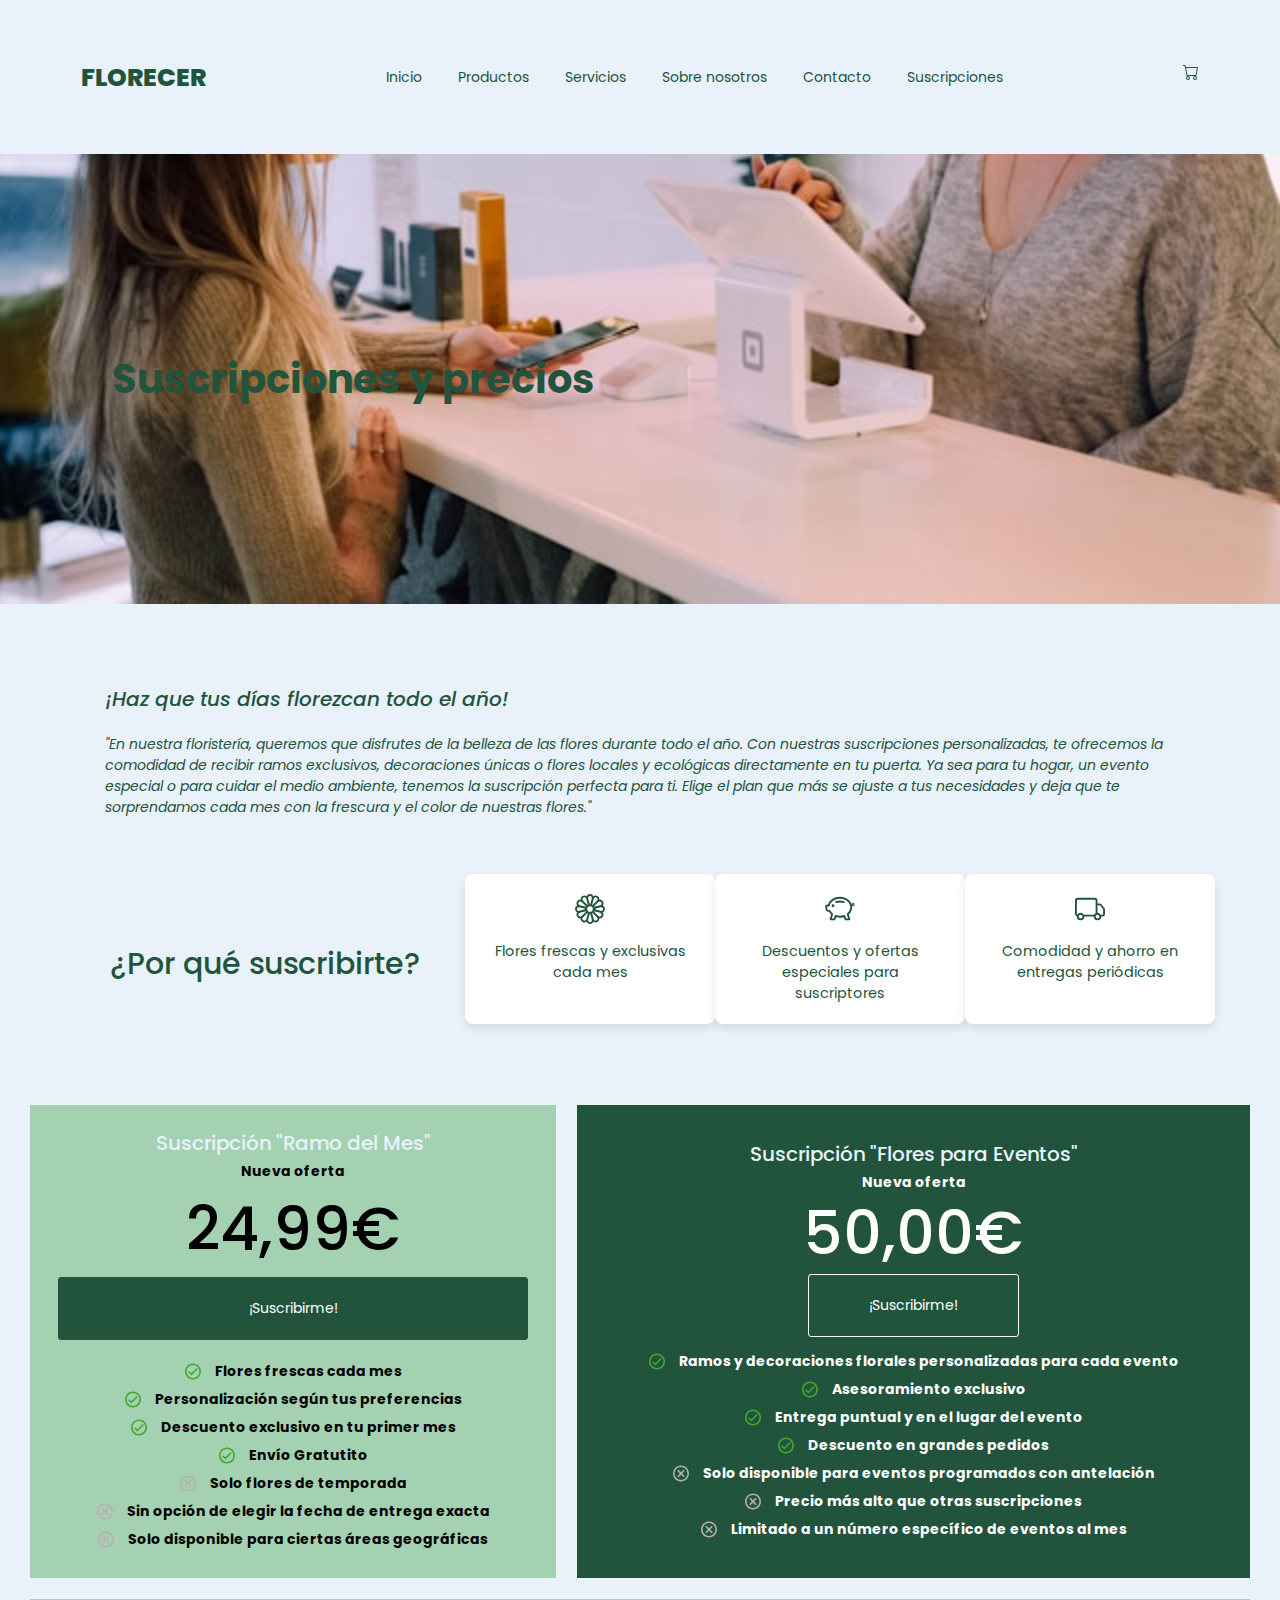
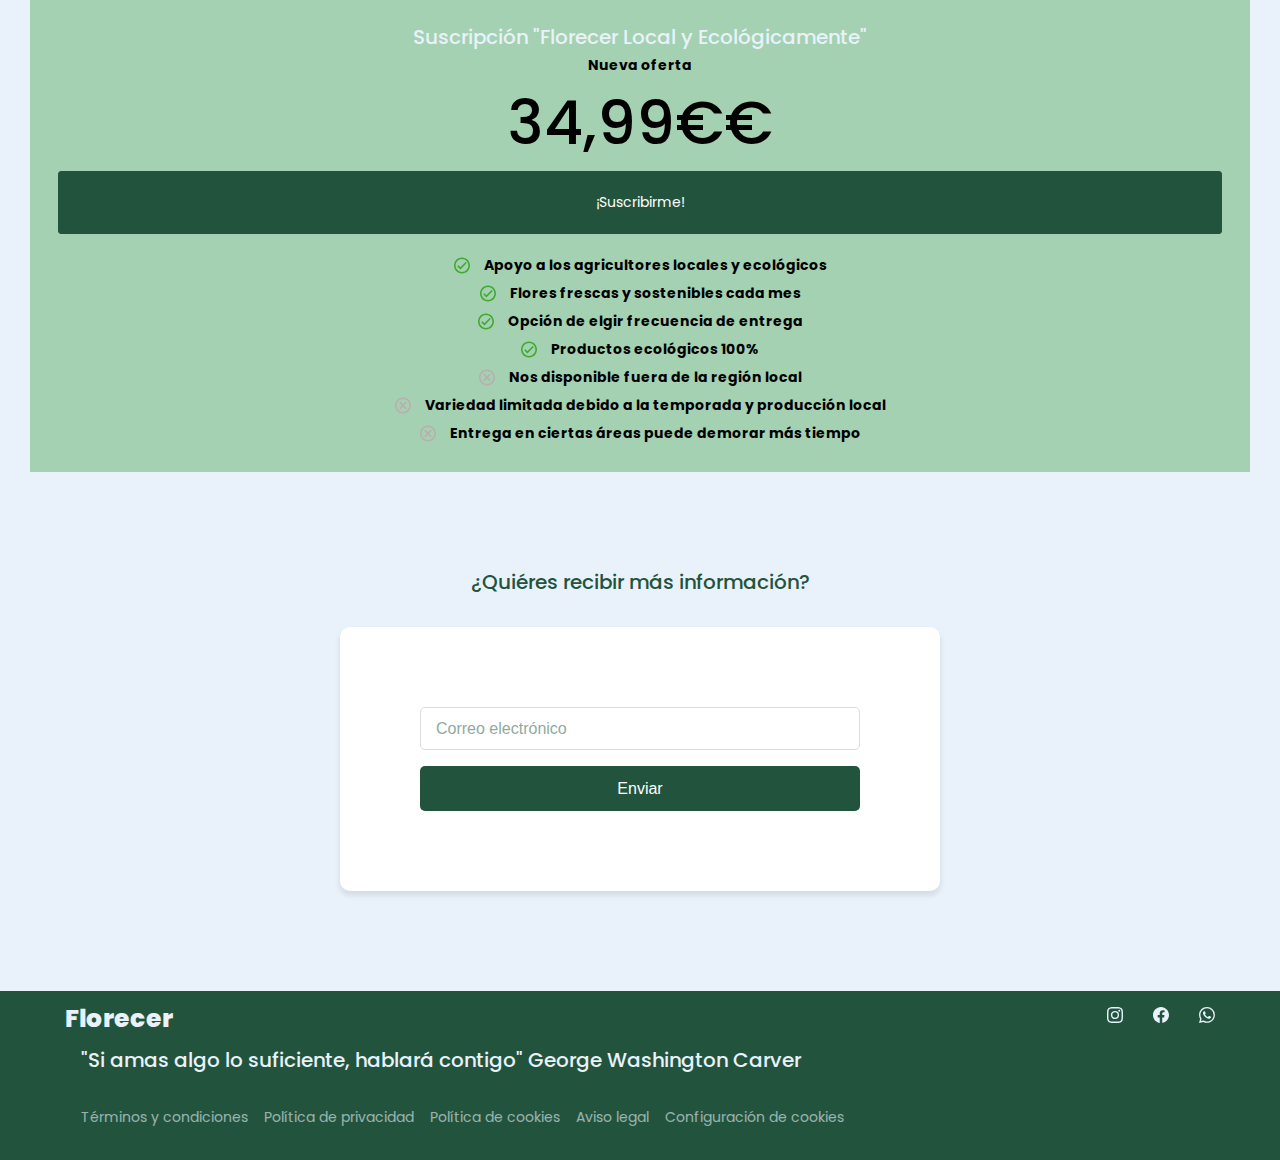
==== prices.html @ 4c199ee8 "Subida de archivos" ====
<!DOCTYPE html>
<html lang="es">
<head>
    <meta charset="UTF-8">
    <meta name="viewport" content="width=device-width, initial-scale=1.0">
    <title>Subscripciones</title>
    <link rel="stylesheet" href="css/index.css">
    <script defer src="js/index.js"></script>

    <link rel="preconnect" href="https://fonts.googleapis.com">
    <link rel="preconnect" href="https://fonts.gstatic.com" crossorigin>
    <link href="https://fonts.googleapis.com/css2?family=Poppins:ital,wght@0,100;0,200;0,300;0,400;0,500;0,600;0,700;0,800;0,900;1,100;1,200;1,300;1,400;1,500;1,600;1,700;1,800;1,900&display=swap" rel="stylesheet">

</head>
<body>

<!--HEADER-->
<header class="header">
    <div class="header__block layoutBlock">
        <div class="header__logo">
            <a href="index.html" class="logo">Florecer</a>
        </div>
        <button class="menu-toggle" aria-label="Abrir menú">
            <svg xmlns="http://www.w3.org/2000/svg" width="16" height="16" fill="currentColor" class="bi bi-list" viewBox="0 0 16 16">
                <path fill-rule="evenodd" d="M2.5 12a.5.5 0 0 1 .5-.5h10a.5.5 0 0 1 0 1H3a.5.5 0 0 1-.5-.5m0-4a.5.5 0 0 1 .5-.5h10a.5.5 0 0 1 0 1H3a.5.5 0 0 1-.5-.5m0-4a.5.5 0 0 1 .5-.5h10a.5.5 0 0 1 0 1H3a.5.5 0 0 1-.5-.5"/>
              </svg>
        </button>
        <nav class="header__nav">
            <ul>
                <li><a href="index.html">Inicio</a></li>
                <li><a href="products.html">Productos</a></li>
                <li><a href="services.html">Servicios</a></li>
                <li><a href="about-us.html">Sobre nosotros</a></li>
                <li><a href="contact.html">Contacto</a></li>
                <li><a href="prices.html">Suscripciones</a></li>
            </ul>
        </nav>
        <div>
            <ul>
                <li class="submenu">
                    <svg xmlns="http://www.w3.org/2000/svg" width="16" height="16" fill="currentColor" class="bi bi-cart" viewBox="0 0 16 16">
                        <path d="M0 1.5A.5.5 0 0 1 .5 1H2a.5.5 0 0 1 .485.379L2.89 3H14.5a.5.5 0 0 1 .491.592l-1.5 8A.5.5 0 0 1 13 12H4a.5.5 0 0 1-.491-.408L2.01 3.607 1.61 2H.5a.5.5 0 0 1-.5-.5M3.102 4l1.313 7h8.17l1.313-7zM5 12a2 2 0 1 0 0 4 2 2 0 0 0 0-4m7 0a2 2 0 1 0 0 4 2 2 0 0 0 0-4m-7 1a1 1 0 1 1 0 2 1 1 0 0 1 0-2m7 0a1 1 0 1 1 0 2 1 1 0 0 1 0-2"/>
                    </svg>
                    <div id="carrito">
                        <table id="lista__carrito">
                            <thead>
                                <tr>
                                    <th>Imagen</th>
                                    <th>Nombre</th>
                                    <th>Precio</th>
                                    <th></th>
                                </tr>
                            </thead>
                            <tbody></tbody>
                        </table>
                        <a href="#" id="vaciar__carrito" class="btn_2">Vaciar Carrito</a>
                    </div>
                </li>
            </ul>
        </div>
    </div>
</header>
<!--/HEADER-->
<main>

<!--BANNER-->
    <section class="banner banner--small banner--prices">
        <div class="banner__block layoutBlock">
            <h1>Suscripciones y precios</h1>
        </div>
    </section>
<!--/BANNER-->

<!--PARAGRAPH-->
<section class="paragraph">
    <div class="paragraph__block layoutBlock">
        <div class="paragraph__content">
            <h3>¡Haz que tus días florezcan todo el año!</h3>
            <p>"En nuestra floristería, queremos que disfrutes de la belleza de las flores durante todo el año. Con nuestras suscripciones personalizadas, te ofrecemos la comodidad de recibir ramos exclusivos, decoraciones únicas o flores locales y ecológicas directamente en tu puerta. Ya sea para tu hogar, un evento especial o para cuidar el medio ambiente, tenemos la suscripción perfecta para ti. Elige el plan que más se ajuste a tus necesidades y deja que te sorprendamos cada mes con la frescura y el color de nuestras flores."</p>
        </div>
    </div>
<!--/PARAGRAPH-->

<!--ICONS-->
<section class="icons">
    <div class="icons__block layoutBlock">
            <h2>¿Por qué suscribirte?</h2>
        <div class="icons_box">
            <svg xmlns="http://www.w3.org/2000/svg" width="30" height="30" fill="currentColor" class="bi bi-flower1" viewBox="0 0 16 16">
                <path d="M6.174 1.184a2 2 0 0 1 3.652 0A2 2 0 0 1 12.99 3.01a2 2 0 0 1 1.826 3.164 2 2 0 0 1 0 3.652 2 2 0 0 1-1.826 3.164 2 2 0 0 1-3.164 1.826 2 2 0 0 1-3.652 0A2 2 0 0 1 3.01 12.99a2 2 0 0 1-1.826-3.164 2 2 0 0 1 0-3.652A2 2 0 0 1 3.01 3.01a2 2 0 0 1 3.164-1.826M8 1a1 1 0 0 0-.998 1.03l.01.091q.017.116.054.296c.049.241.122.542.213.887.182.688.428 1.513.676 2.314L8 5.762l.045-.144c.248-.8.494-1.626.676-2.314.091-.345.164-.646.213-.887a5 5 0 0 0 .064-.386L9 2a1 1 0 0 0-1-1M2 9l.03-.002.091-.01a5 5 0 0 0 .296-.054c.241-.049.542-.122.887-.213a61 61 0 0 0 2.314-.676L5.762 8l-.144-.045a61 61 0 0 0-2.314-.676 17 17 0 0 0-.887-.213 5 5 0 0 0-.386-.064L2 7a1 1 0 1 0 0 2m7 5-.002-.03a5 5 0 0 0-.064-.386 16 16 0 0 0-.213-.888 61 61 0 0 0-.676-2.314L8 10.238l-.045.144c-.248.8-.494 1.626-.676 2.314-.091.345-.164.646-.213.887a5 5 0 0 0-.064.386L7 14a1 1 0 1 0 2 0m-5.696-2.134.025-.017a5 5 0 0 0 .303-.248c.184-.164.408-.377.661-.629A61 61 0 0 0 5.96 9.23l.103-.111-.147.033a61 61 0 0 0-2.343.572c-.344.093-.64.18-.874.258a5 5 0 0 0-.367.138l-.027.014a1 1 0 1 0 1 1.732zM4.5 14.062a1 1 0 0 0 1.366-.366l.014-.027q.014-.03.036-.084a5 5 0 0 0 .102-.283c.078-.233.165-.53.258-.874a61 61 0 0 0 .572-2.343l.033-.147-.11.102a61 61 0 0 0-1.743 1.667 17 17 0 0 0-.629.66 5 5 0 0 0-.248.304l-.017.025a1 1 0 0 0 .366 1.366m9.196-8.196a1 1 0 0 0-1-1.732l-.025.017a5 5 0 0 0-.303.248 17 17 0 0 0-.661.629A61 61 0 0 0 10.04 6.77l-.102.111.147-.033a61 61 0 0 0 2.342-.572c.345-.093.642-.18.875-.258a5 5 0 0 0 .367-.138zM11.5 1.938a1 1 0 0 0-1.366.366l-.014.027q-.014.03-.036.084a5 5 0 0 0-.102.283c-.078.233-.165.53-.258.875a61 61 0 0 0-.572 2.342l-.033.147.11-.102a61 61 0 0 0 1.743-1.667c.252-.253.465-.477.629-.66a5 5 0 0 0 .248-.304l.017-.025a1 1 0 0 0-.366-1.366M14 9a1 1 0 0 0 0-2l-.03.002a5 5 0 0 0-.386.064c-.242.049-.543.122-.888.213-.688.182-1.513.428-2.314.676L10.238 8l.144.045c.8.248 1.626.494 2.314.676.345.091.646.164.887.213a5 5 0 0 0 .386.064zM1.938 4.5a1 1 0 0 0 .393 1.38l.084.035q.108.045.283.103c.233.078.53.165.874.258a61 61 0 0 0 2.343.572l.147.033-.103-.111a61 61 0 0 0-1.666-1.742 17 17 0 0 0-.66-.629 5 5 0 0 0-.304-.248l-.025-.017a1 1 0 0 0-1.366.366m2.196-1.196.017.025a5 5 0 0 0 .248.303c.164.184.377.408.629.661A61 61 0 0 0 6.77 5.96l.111.102-.033-.147a61 61 0 0 0-.572-2.342c-.093-.345-.18-.642-.258-.875a5 5 0 0 0-.138-.367l-.014-.027a1 1 0 1 0-1.732 1m9.928 8.196a1 1 0 0 0-.366-1.366l-.027-.014a5 5 0 0 0-.367-.138c-.233-.078-.53-.165-.875-.258a61 61 0 0 0-2.342-.572l-.147-.033.102.111a61 61 0 0 0 1.667 1.742c.253.252.477.465.66.629a5 5 0 0 0 .304.248l.025.017a1 1 0 0 0 1.366-.366m-3.928 2.196a1 1 0 0 0 1.732-1l-.017-.025a5 5 0 0 0-.248-.303 17 17 0 0 0-.629-.661A61 61 0 0 0 9.23 10.04l-.111-.102.033.147a61 61 0 0 0 .572 2.342c.093.345.18.642.258.875a5 5 0 0 0 .138.367zM8 9.5a1.5 1.5 0 1 0 0-3 1.5 1.5 0 0 0 0 3"/>
              </svg>
            <p>Flores frescas y exclusivas cada mes</p>
        </div>
        <div class="icons_box">
            <svg xmlns="http://www.w3.org/2000/svg" width="30" height="30" fill="currentColor" class="bi bi-piggy-bank" viewBox="0 0 16 16">
                <path d="M5 6.25a.75.75 0 1 1-1.5 0 .75.75 0 0 1 1.5 0m1.138-1.496A6.6 6.6 0 0 1 7.964 4.5c.666 0 1.303.097 1.893.273a.5.5 0 0 0 .286-.958A7.6 7.6 0 0 0 7.964 3.5c-.734 0-1.441.103-2.102.292a.5.5 0 1 0 .276.962"/>
                <path fill-rule="evenodd" d="M7.964 1.527c-2.977 0-5.571 1.704-6.32 4.125h-.55A1 1 0 0 0 .11 6.824l.254 1.46a1.5 1.5 0 0 0 1.478 1.243h.263c.3.513.688.978 1.145 1.382l-.729 2.477a.5.5 0 0 0 .48.641h2a.5.5 0 0 0 .471-.332l.482-1.351c.635.173 1.31.267 2.011.267.707 0 1.388-.095 2.028-.272l.543 1.372a.5.5 0 0 0 .465.316h2a.5.5 0 0 0 .478-.645l-.761-2.506C13.81 9.895 14.5 8.559 14.5 7.069q0-.218-.02-.431c.261-.11.508-.266.705-.444.315.306.815.306.815-.417 0 .223-.5.223-.461-.026a1 1 0 0 0 .09-.255.7.7 0 0 0-.202-.645.58.58 0 0 0-.707-.098.74.74 0 0 0-.375.562c-.024.243.082.48.32.654a2 2 0 0 1-.259.153c-.534-2.664-3.284-4.595-6.442-4.595M2.516 6.26c.455-2.066 2.667-3.733 5.448-3.733 3.146 0 5.536 2.114 5.536 4.542 0 1.254-.624 2.41-1.67 3.248a.5.5 0 0 0-.165.535l.66 2.175h-.985l-.59-1.487a.5.5 0 0 0-.629-.288c-.661.23-1.39.359-2.157.359a6.6 6.6 0 0 1-2.157-.359.5.5 0 0 0-.635.304l-.525 1.471h-.979l.633-2.15a.5.5 0 0 0-.17-.534 4.65 4.65 0 0 1-1.284-1.541.5.5 0 0 0-.446-.275h-.56a.5.5 0 0 1-.492-.414l-.254-1.46h.933a.5.5 0 0 0 .488-.393m12.621-.857a.6.6 0 0 1-.098.21l-.044-.025c-.146-.09-.157-.175-.152-.223a.24.24 0 0 1 .117-.173c.049-.027.08-.021.113.012a.2.2 0 0 1 .064.199"/>
              </svg>
            <p>Descuentos y ofertas especiales para suscriptores</p>
        </div>
        <div class="icons_box">
            <svg xmlns="http://www.w3.org/2000/svg" width="30" height="30" fill="currentColor" class="bi bi-truck" viewBox="0 0 16 16">
                <path d="M0 3.5A1.5 1.5 0 0 1 1.5 2h9A1.5 1.5 0 0 1 12 3.5V5h1.02a1.5 1.5 0 0 1 1.17.563l1.481 1.85a1.5 1.5 0 0 1 .329.938V10.5a1.5 1.5 0 0 1-1.5 1.5H14a2 2 0 1 1-4 0H5a2 2 0 1 1-3.998-.085A1.5 1.5 0 0 1 0 10.5zm1.294 7.456A2 2 0 0 1 4.732 11h5.536a2 2 0 0 1 .732-.732V3.5a.5.5 0 0 0-.5-.5h-9a.5.5 0 0 0-.5.5v7a.5.5 0 0 0 .294.456M12 10a2 2 0 0 1 1.732 1h.768a.5.5 0 0 0 .5-.5V8.35a.5.5 0 0 0-.11-.312l-1.48-1.85A.5.5 0 0 0 13.02 6H12zm-9 1a1 1 0 1 0 0 2 1 1 0 0 0 0-2m9 0a1 1 0 1 0 0 2 1 1 0 0 0 0-2"/>
              </svg>
            <p>Comodidad y ahorro en entregas periódicas</p>
        </div>
        
</section>
<!--/ICONS-->

    <!--PRICES-->
<section class="prices">
    <div class="prices__block layoutBlock">
        <div class="prices__card">
            <div class="prices__title">
                <h3>Suscripción "Ramo del Mes"</h3>
                <span>Nueva oferta</span>
            </div>
            <span class="prices__price">24,99€</span>
            <a href="#" class="btn">¡Suscribirme!</a>

            <ul class="prices__list">
                <li>
                    <svg width="16" height="17" viewBox="0 0 16 17" fill="none" xmlns="http://www.w3.org/2000/svg">
                        <path d="M8 0.5C3.584 0.5 0 4.084 0 8.5C0 12.916 3.584 16.5 8 16.5C12.416 16.5 16 12.916 16 8.5C16 4.084 12.416 0.5 8 0.5ZM8 14.9C4.472 14.9 1.6 12.028 1.6 8.5C1.6 4.972 4.472 2.1 8 2.1C11.528 2.1 14.4 4.972 14.4 8.5C14.4 12.028 11.528 14.9 8 14.9ZM11.672 4.964L6.4 10.236L4.328 8.172L3.2 9.3L6.4 12.5L12.8 6.1L11.672 4.964Z" fill="#41A930"/>
                    </svg>
                    <b>Flores frescas cada mes</b>
                </li>
                <li>
                    <svg width="16" height="17" viewBox="0 0 16 17" fill="none" xmlns="http://www.w3.org/2000/svg">
                        <path d="M8 0.5C3.584 0.5 0 4.084 0 8.5C0 12.916 3.584 16.5 8 16.5C12.416 16.5 16 12.916 16 8.5C16 4.084 12.416 0.5 8 0.5ZM8 14.9C4.472 14.9 1.6 12.028 1.6 8.5C1.6 4.972 4.472 2.1 8 2.1C11.528 2.1 14.4 4.972 14.4 8.5C14.4 12.028 11.528 14.9 8 14.9ZM11.672 4.964L6.4 10.236L4.328 8.172L3.2 9.3L6.4 12.5L12.8 6.1L11.672 4.964Z" fill="#41A930"/>
                    </svg>
                    <b>Personalización según tus preferencias</b>
                </li>
                <li>
                    <svg width="16" height="17" viewBox="0 0 16 17" fill="none" xmlns="http://www.w3.org/2000/svg">
                        <path d="M8 0.5C3.584 0.5 0 4.084 0 8.5C0 12.916 3.584 16.5 8 16.5C12.416 16.5 16 12.916 16 8.5C16 4.084 12.416 0.5 8 0.5ZM8 14.9C4.472 14.9 1.6 12.028 1.6 8.5C1.6 4.972 4.472 2.1 8 2.1C11.528 2.1 14.4 4.972 14.4 8.5C14.4 12.028 11.528 14.9 8 14.9ZM11.672 4.964L6.4 10.236L4.328 8.172L3.2 9.3L6.4 12.5L12.8 6.1L11.672 4.964Z" fill="#41A930"/>
                    </svg>
                    <b>Descuento exclusivo en tu primer mes</b>
                </li>
                <li>
                    <svg width="16" height="17" viewBox="0 0 16 17" fill="none" xmlns="http://www.w3.org/2000/svg">
                        <path d="M8 0.5C3.584 0.5 0 4.084 0 8.5C0 12.916 3.584 16.5 8 16.5C12.416 16.5 16 12.916 16 8.5C16 4.084 12.416 0.5 8 0.5ZM8 14.9C4.472 14.9 1.6 12.028 1.6 8.5C1.6 4.972 4.472 2.1 8 2.1C11.528 2.1 14.4 4.972 14.4 8.5C14.4 12.028 11.528 14.9 8 14.9ZM11.672 4.964L6.4 10.236L4.328 8.172L3.2 9.3L6.4 12.5L12.8 6.1L11.672 4.964Z" fill="#41A930"/>
                    </svg>
                    <b>Envío Gratutito</b>
                </li>
                <li>
                    <svg width="16" height="17" viewBox="0 0 16 17" fill="none" xmlns="http://www.w3.org/2000/svg">
                        <path d="M8 0.5C3.5912 0.5 0 4.0912 0 8.5C0 12.9088 3.5912 16.5 8 16.5C12.4088 16.5 16 12.9088 16 8.5C16 4.0912 12.4088 0.5 8 0.5ZM8 2.1C11.5441 2.1 14.4 4.9559 14.4 8.5C14.4 12.0441 11.5441 14.9 8 14.9C4.4559 14.9 1.6 12.0441 1.6 8.5C1.6 4.9559 4.4559 2.1 8 2.1ZM5.36562 4.73438L4.23438 5.86562L6.86875 8.5L4.23438 11.1344L5.36562 12.2656L8 9.63125L10.6344 12.2656L11.7656 11.1344L9.13125 8.5L11.7656 5.86562L10.6344 4.73438L8 7.36875L5.36562 4.73438Z" fill="#B8AFAF"/>
                    </svg>
                    <b>Solo flores de temporada</b>
                </li>
                <li>
                    <svg width="16" height="17" viewBox="0 0 16 17" fill="none" xmlns="http://www.w3.org/2000/svg">
                        <path d="M8 0.5C3.5912 0.5 0 4.0912 0 8.5C0 12.9088 3.5912 16.5 8 16.5C12.4088 16.5 16 12.9088 16 8.5C16 4.0912 12.4088 0.5 8 0.5ZM8 2.1C11.5441 2.1 14.4 4.9559 14.4 8.5C14.4 12.0441 11.5441 14.9 8 14.9C4.4559 14.9 1.6 12.0441 1.6 8.5C1.6 4.9559 4.4559 2.1 8 2.1ZM5.36562 4.73438L4.23438 5.86562L6.86875 8.5L4.23438 11.1344L5.36562 12.2656L8 9.63125L10.6344 12.2656L11.7656 11.1344L9.13125 8.5L11.7656 5.86562L10.6344 4.73438L8 7.36875L5.36562 4.73438Z" fill="#B8AFAF"/>
                    </svg>
                    <b>Sin opción de elegir la fecha de entrega exacta</b>
                </li>
                <li>
                    <svg width="16" height="17" viewBox="0 0 16 17" fill="none" xmlns="http://www.w3.org/2000/svg">
                        <path d="M8 0.5C3.5912 0.5 0 4.0912 0 8.5C0 12.9088 3.5912 16.5 8 16.5C12.4088 16.5 16 12.9088 16 8.5C16 4.0912 12.4088 0.5 8 0.5ZM8 2.1C11.5441 2.1 14.4 4.9559 14.4 8.5C14.4 12.0441 11.5441 14.9 8 14.9C4.4559 14.9 1.6 12.0441 1.6 8.5C1.6 4.9559 4.4559 2.1 8 2.1ZM5.36562 4.73438L4.23438 5.86562L6.86875 8.5L4.23438 11.1344L5.36562 12.2656L8 9.63125L10.6344 12.2656L11.7656 11.1344L9.13125 8.5L11.7656 5.86562L10.6344 4.73438L8 7.36875L5.36562 4.73438Z" fill="#B8AFAF"/>
                    </svg>
                    <b>Solo disponible para ciertas áreas geográficas</b>
                </li>
            </ul>
        </div>
        <div class="prices__card--black">
            <div class="prices__title">
                <h3>Suscripción "Flores para Eventos"</h3>
                <span>Nueva oferta</span>
            </div>
            <span class="prices__price">50,00€</span>
            <a href="#" class="btn btn--white">¡Suscribirme!</a>

            <ul class="prices__list">
                <li>
                    <svg width="16" height="17" viewBox="0 0 16 17" fill="none"xmlns="http://www.w3.org/2000/svg">
                        <path d="M8 0.5C3.584 0.5 0 4.084 0 8.5C0 12.916 3.584 16.5 8 16.5C12.416 16.5 16 12.916 16 8.5C16 4.084 12.416 0.5 8 0.5ZM8 14.9C4.472 14.9 1.6 12.028 1.6 8.5C1.6 4.972 4.472 2.1 8 2.1C11.528 2.1 14.4 4.972 14.4 8.5C14.4 12.028 11.528 14.9 8 14.9ZM11.672 4.964L6.4 10.236L4.328 8.172L3.2 9.3L6.4 12.5L12.8 6.1L11.672 4.964Z" fill="#41A930"/>
                    </svg>
                    <b>Ramos y decoraciones florales personalizadas para cada evento</b>
                </li>
                <li>
                    <svg width="16" height="17" viewBox="0 0 16 17" fill="none" xmlns="http://www.w3.org/2000/svg">
                        <path d="M8 0.5C3.584 0.5 0 4.084 0 8.5C0 12.916 3.584 16.5 8 16.5C12.416 16.5 16 12.916 16 8.5C16 4.084 12.416 0.5 8 0.5ZM8 14.9C4.472 14.9 1.6 12.028 1.6 8.5C1.6 4.972 4.472 2.1 8 2.1C11.528 2.1 14.4 4.972 14.4 8.5C14.4 12.028 11.528 14.9 8 14.9ZM11.672 4.964L6.4 10.236L4.328 8.172L3.2 9.3L6.4 12.5L12.8 6.1L11.672 4.964Z" fill="#41A930"/>
                    </svg>
                    <b>Asesoramiento exclusivo</b>
                </li>
                <li>
                    <svg width="16" height="17" viewBox="0 0 16 17" fill="none" xmlns="http://www.w3.org/2000/svg">
                        <path d="M8 0.5C3.584 0.5 0 4.084 0 8.5C0 12.916 3.584 16.5 8 16.5C12.416 16.5 16 12.916 16 8.5C16 4.084 12.416 0.5 8 0.5ZM8 14.9C4.472 14.9 1.6 12.028 1.6 8.5C1.6 4.972 4.472 2.1 8 2.1C11.528 2.1 14.4 4.972 14.4 8.5C14.4 12.028 11.528 14.9 8 14.9ZM11.672 4.964L6.4 10.236L4.328 8.172L3.2 9.3L6.4 12.5L12.8 6.1L11.672 4.964Z" fill="#41A930"/>
                    </svg>
                    <b>Entrega puntual y en el lugar del evento</b>
                </li>
                <li>
                    <svg width="16" height="17" viewBox="0 0 16 17" fill="none" xmlns="http://www.w3.org/2000/svg">
                        <path d="M8 0.5C3.584 0.5 0 4.084 0 8.5C0 12.916 3.584 16.5 8 16.5C12.416 16.5 16 12.916 16 8.5C16 4.084 12.416 0.5 8 0.5ZM8 14.9C4.472 14.9 1.6 12.028 1.6 8.5C1.6 4.972 4.472 2.1 8 2.1C11.528 2.1 14.4 4.972 14.4 8.5C14.4 12.028 11.528 14.9 8 14.9ZM11.672 4.964L6.4 10.236L4.328 8.172L3.2 9.3L6.4 12.5L12.8 6.1L11.672 4.964Z" fill="#41A930"/>
                    </svg>
                    <b>Descuento en grandes pedidos</b>
                </li>
                <li>
                    <svg width="16" height="17" viewBox="0 0 16 17" fill="none" xmlns="http://www.w3.org/2000/svg">
                        <path d="M8 0.5C3.5912 0.5 0 4.0912 0 8.5C0 12.9088 3.5912 16.5 8 16.5C12.4088 16.5 16 12.9088 16 8.5C16 4.0912 12.4088 0.5 8 0.5ZM8 2.1C11.5441 2.1 14.4 4.9559 14.4 8.5C14.4 12.0441 11.5441 14.9 8 14.9C4.4559 14.9 1.6 12.0441 1.6 8.5C1.6 4.9559 4.4559 2.1 8 2.1ZM5.36562 4.73438L4.23438 5.86562L6.86875 8.5L4.23438 11.1344L5.36562 12.2656L8 9.63125L10.6344 12.2656L11.7656 11.1344L9.13125 8.5L11.7656 5.86562L10.6344 4.73438L8 7.36875L5.36562 4.73438Z" fill="#B8AFAF"/>
                    </svg>
                    <b>Solo disponible para eventos programados con antelación</b>
                </li>
                <li>
                    <svg width="16" height="17" viewBox="0 0 16 17" fill="none" xmlns="http://www.w3.org/2000/svg">
                        <path d="M8 0.5C3.5912 0.5 0 4.0912 0 8.5C0 12.9088 3.5912 16.5 8 16.5C12.4088 16.5 16 12.9088 16 8.5C16 4.0912 12.4088 0.5 8 0.5ZM8 2.1C11.5441 2.1 14.4 4.9559 14.4 8.5C14.4 12.0441 11.5441 14.9 8 14.9C4.4559 14.9 1.6 12.0441 1.6 8.5C1.6 4.9559 4.4559 2.1 8 2.1ZM5.36562 4.73438L4.23438 5.86562L6.86875 8.5L4.23438 11.1344L5.36562 12.2656L8 9.63125L10.6344 12.2656L11.7656 11.1344L9.13125 8.5L11.7656 5.86562L10.6344 4.73438L8 7.36875L5.36562 4.73438Z" fill="#B8AFAF"/>
                    </svg>
                    <b>Precio más alto que otras suscripciones</b>
                </li>
                <li>
                    <svg width="16" height="17" viewBox="0 0 16 17" fill="none" xmlns="http://www.w3.org/2000/svg">
                        <path d="M8 0.5C3.5912 0.5 0 4.0912 0 8.5C0 12.9088 3.5912 16.5 8 16.5C12.4088 16.5 16 12.9088 16 8.5C16 4.0912 12.4088 0.5 8 0.5ZM8 2.1C11.5441 2.1 14.4 4.9559 14.4 8.5C14.4 12.0441 11.5441 14.9 8 14.9C4.4559 14.9 1.6 12.0441 1.6 8.5C1.6 4.9559 4.4559 2.1 8 2.1ZM5.36562 4.73438L4.23438 5.86562L6.86875 8.5L4.23438 11.1344L5.36562 12.2656L8 9.63125L10.6344 12.2656L11.7656 11.1344L9.13125 8.5L11.7656 5.86562L10.6344 4.73438L8 7.36875L5.36562 4.73438Z" fill="#B8AFAF"/>
                    </svg>
                    <b>Limitado a un número específico de eventos al mes</b>
                </li>
            </ul>
        </div>
        <div class="prices__card">
            <div class="prices__title">
                <h3>Suscripción "Florecer Local y Ecológicamente"</h3>
                <span>Nueva oferta</span>
            </div>
            <span class="prices__price">34,99€€</span>
            <a href="#" class="btn">¡Suscribirme!</a>

            <ul class="prices__list">
                <li>
                    <svg width="16" height="17" viewBox="0 0 16 17" fill="none" xmlns="http://www.w3.org/2000/svg">
                        <path d="M8 0.5C3.584 0.5 0 4.084 0 8.5C0 12.916 3.584 16.5 8 16.5C12.416 16.5 16 12.916 16 8.5C16 4.084 12.416 0.5 8 0.5ZM8 14.9C4.472 14.9 1.6 12.028 1.6 8.5C1.6 4.972 4.472 2.1 8 2.1C11.528 2.1 14.4 4.972 14.4 8.5C14.4 12.028 11.528 14.9 8 14.9ZM11.672 4.964L6.4 10.236L4.328 8.172L3.2 9.3L6.4 12.5L12.8 6.1L11.672 4.964Z" fill="#41A930"/>
                    </svg>
                    <b>Apoyo a los agricultores locales y ecológicos</b>
                </li>
                <li>
                    <svg width="16" height="17" viewBox="0 0 16 17" fill="none" xmlns="http://www.w3.org/2000/svg">
                        <path d="M8 0.5C3.584 0.5 0 4.084 0 8.5C0 12.916 3.584 16.5 8 16.5C12.416 16.5 16 12.916 16 8.5C16 4.084 12.416 0.5 8 0.5ZM8 14.9C4.472 14.9 1.6 12.028 1.6 8.5C1.6 4.972 4.472 2.1 8 2.1C11.528 2.1 14.4 4.972 14.4 8.5C14.4 12.028 11.528 14.9 8 14.9ZM11.672 4.964L6.4 10.236L4.328 8.172L3.2 9.3L6.4 12.5L12.8 6.1L11.672 4.964Z" fill="#41A930"/>
                    </svg>
                    <b>Flores frescas y sostenibles cada mes</b>
                </li>
                <li>
                    <svg width="16" height="17" viewBox="0 0 16 17" fill="none" xmlns="http://www.w3.org/2000/svg">
                        <path d="M8 0.5C3.584 0.5 0 4.084 0 8.5C0 12.916 3.584 16.5 8 16.5C12.416 16.5 16 12.916 16 8.5C16 4.084 12.416 0.5 8 0.5ZM8 14.9C4.472 14.9 1.6 12.028 1.6 8.5C1.6 4.972 4.472 2.1 8 2.1C11.528 2.1 14.4 4.972 14.4 8.5C14.4 12.028 11.528 14.9 8 14.9ZM11.672 4.964L6.4 10.236L4.328 8.172L3.2 9.3L6.4 12.5L12.8 6.1L11.672 4.964Z" fill="#41A930"/>
                    </svg>
                    <b>Opción de elgir frecuencia de entrega</b>
                </li>
                <li>
                    <svg width="16" height="17" viewBox="0 0 16 17" fill="none" xmlns="http://www.w3.org/2000/svg">
                        <path d="M8 0.5C3.584 0.5 0 4.084 0 8.5C0 12.916 3.584 16.5 8 16.5C12.416 16.5 16 12.916 16 8.5C16 4.084 12.416 0.5 8 0.5ZM8 14.9C4.472 14.9 1.6 12.028 1.6 8.5C1.6 4.972 4.472 2.1 8 2.1C11.528 2.1 14.4 4.972 14.4 8.5C14.4 12.028 11.528 14.9 8 14.9ZM11.672 4.964L6.4 10.236L4.328 8.172L3.2 9.3L6.4 12.5L12.8 6.1L11.672 4.964Z" fill="#41A930"/>
                    </svg>
                    <b>Productos ecológicos 100%</b>
                </li>
                <li>
                    <svg width="16" height="17" viewBox="0 0 16 17" fill="none" xmlns="http://www.w3.org/2000/svg">
                        <path d="M8 0.5C3.5912 0.5 0 4.0912 0 8.5C0 12.9088 3.5912 16.5 8 16.5C12.4088 16.5 16 12.9088 16 8.5C16 4.0912 12.4088 0.5 8 0.5ZM8 2.1C11.5441 2.1 14.4 4.9559 14.4 8.5C14.4 12.0441 11.5441 14.9 8 14.9C4.4559 14.9 1.6 12.0441 1.6 8.5C1.6 4.9559 4.4559 2.1 8 2.1ZM5.36562 4.73438L4.23438 5.86562L6.86875 8.5L4.23438 11.1344L5.36562 12.2656L8 9.63125L10.6344 12.2656L11.7656 11.1344L9.13125 8.5L11.7656 5.86562L10.6344 4.73438L8 7.36875L5.36562 4.73438Z" fill="#B8AFAF"/>
                    </svg>
                    <b>Nos disponible fuera de la región local</b>
                </li>
                <li>
                    <svg width="16" height="17" viewBox="0 0 16 17" fill="none" xmlns="http://www.w3.org/2000/svg">
                        <path d="M8 0.5C3.5912 0.5 0 4.0912 0 8.5C0 12.9088 3.5912 16.5 8 16.5C12.4088 16.5 16 12.9088 16 8.5C16 4.0912 12.4088 0.5 8 0.5ZM8 2.1C11.5441 2.1 14.4 4.9559 14.4 8.5C14.4 12.0441 11.5441 14.9 8 14.9C4.4559 14.9 1.6 12.0441 1.6 8.5C1.6 4.9559 4.4559 2.1 8 2.1ZM5.36562 4.73438L4.23438 5.86562L6.86875 8.5L4.23438 11.1344L5.36562 12.2656L8 9.63125L10.6344 12.2656L11.7656 11.1344L9.13125 8.5L11.7656 5.86562L10.6344 4.73438L8 7.36875L5.36562 4.73438Z" fill="#B8AFAF"/>
                    </svg>
                    <b>Variedad limitada debido a la temporada y producción local</b>
                </li>
                <li>
                    <svg width="16" height="17" viewBox="0 0 16 17" fill="none" xmlns="http://www.w3.org/2000/svg">
                        <path d="M8 0.5C3.5912 0.5 0 4.0912 0 8.5C0 12.9088 3.5912 16.5 8 16.5C12.4088 16.5 16 12.9088 16 8.5C16 4.0912 12.4088 0.5 8 0.5ZM8 2.1C11.5441 2.1 14.4 4.9559 14.4 8.5C14.4 12.0441 11.5441 14.9 8 14.9C4.4559 14.9 1.6 12.0441 1.6 8.5C1.6 4.9559 4.4559 2.1 8 2.1ZM5.36562 4.73438L4.23438 5.86562L6.86875 8.5L4.23438 11.1344L5.36562 12.2656L8 9.63125L10.6344 12.2656L11.7656 11.1344L9.13125 8.5L11.7656 5.86562L10.6344 4.73438L8 7.36875L5.36562 4.73438Z" fill="#B8AFAF"/>
                    </svg>
                    <b>Entrega en ciertas áreas puede demorar más tiempo</b>
                </li>
            </ul>
        </div>
    </div>
</section>
<!--/PRICES-->


<!--CONTACT-->
<section class="contact">
    <h3>¿Quiéres recibir más información?</h3>
    <div class="contact__container">
        <form class="contact__form">
            <input type="email" class="contact__input" placeholder="Correo electrónico">
            <input type="submit" class="btn_3" value="Enviar">
        </form>
    </div>
</section>
<!--/CONTACT-->
</main>

<!--FOOTER-->
<footer class="footer">
<div class="footer__block layoutBlock">
    <div class="footer__icons">
        <a href="index.html" class="logo">Florecer</a>
        <ul class="footer_social">
            <li class="footer_social_instagram">
                <svg xmlns="http://www.w3.org/2000/svg" width="16" height="16" fill="currentColor" class="bi bi-instagram" viewBox="0 0 16 16">
                    <path d="M8 0C5.829 0 5.556.01 4.703.048 3.85.088 3.269.222 2.76.42a3.9 3.9 0 0 0-1.417.923A3.9 3.9 0 0 0 .42 2.76C.222 3.268.087 3.85.048 4.7.01 5.555 0 5.827 0 8.001c0 2.172.01 2.444.048 3.297.04.852.174 1.433.372 1.942.205.526.478.972.923 1.417.444.445.89.719 1.416.923.51.198 1.09.333 1.942.372C5.555 15.99 5.827 16 8 16s2.444-.01 3.298-.048c.851-.04 1.434-.174 1.943-.372a3.9 3.9 0 0 0 1.416-.923c.445-.445.718-.891.923-1.417.197-.509.332-1.09.372-1.942C15.99 10.445 16 10.173 16 8s-.01-2.445-.048-3.299c-.04-.851-.175-1.433-.372-1.941a3.9 3.9 0 0 0-.923-1.417A3.9 3.9 0 0 0 13.24.42c-.51-.198-1.092-.333-1.943-.372C10.443.01 10.172 0 7.998 0zm-.717 1.442h.718c2.136 0 2.389.007 3.232.046.78.035 1.204.166 1.486.275.373.145.64.319.92.599s.453.546.598.92c.11.281.24.705.275 1.485.039.843.047 1.096.047 3.231s-.008 2.389-.047 3.232c-.035.78-.166 1.203-.275 1.485a2.5 2.5 0 0 1-.599.919c-.28.28-.546.453-.92.598-.28.11-.704.24-1.485.276-.843.038-1.096.047-3.232.047s-2.39-.009-3.233-.047c-.78-.036-1.203-.166-1.485-.276a2.5 2.5 0 0 1-.92-.598 2.5 2.5 0 0 1-.6-.92c-.109-.281-.24-.705-.275-1.485-.038-.843-.046-1.096-.046-3.233s.008-2.388.046-3.231c.036-.78.166-1.204.276-1.486.145-.373.319-.64.599-.92s.546-.453.92-.598c.282-.11.705-.24 1.485-.276.738-.034 1.024-.044 2.515-.045zm4.988 1.328a.96.96 0 1 0 0 1.92.96.96 0 0 0 0-1.92m-4.27 1.122a4.109 4.109 0 1 0 0 8.217 4.109 4.109 0 0 0 0-8.217m0 1.441a2.667 2.667 0 1 1 0 5.334 2.667 2.667 0 0 1 0-5.334"/>
                </svg>
            </li>
            <li class="footer_social_facebook">
                <svg xmlns="http://www.w3.org/2000/svg" width="16" height="16" fill="currentColor" class="bi bi-facebook" viewBox="0 0 16 16">
                    <path d="M16 8.049c0-4.446-3.582-8.05-8-8.05C3.58 0-.002 3.603-.002 8.05c0 4.017 2.926 7.347 6.75 7.951v-5.625h-2.03V8.05H6.75V6.275c0-2.017 1.195-3.131 3.022-3.131.876 0 1.791.157 1.791.157v1.98h-1.009c-.993 0-1.303.621-1.303 1.258v1.51h2.218l-.354 2.326H9.25V16c3.824-.604 6.75-3.934 6.75-7.951"/>
                </svg>
            </li>
            <li class="footer_social_whatsapp">
                <svg xmlns="http://www.w3.org/2000/svg" width="16" height="16" fill="currentColor" class="bi bi-whatsapp" viewBox="0 0 16 16">
                    <path d="M13.601 2.326A7.85 7.85 0 0 0 7.994 0C3.627 0 .068 3.558.064 7.926c0 1.399.366 2.76 1.057 3.965L0 16l4.204-1.102a7.9 7.9 0 0 0 3.79.965h.004c4.368 0 7.926-3.558 7.93-7.93A7.9 7.9 0 0 0 13.6 2.326zM7.994 14.521a6.6 6.6 0 0 1-3.356-.92l-.24-.144-2.494.654.666-2.433-.156-.251a6.56 6.56 0 0 1-1.007-3.505c0-3.626 2.957-6.584 6.591-6.584a6.56 6.56 0 0 1 4.66 1.931 6.56 6.56 0 0 1 1.928 4.66c-.004 3.639-2.961 6.592-6.592 6.592m3.615-4.934c-.197-.099-1.17-.578-1.353-.646-.182-.065-.315-.099-.445.099-.133.197-.513.646-.627.775-.114.133-.232.148-.43.05-.197-.1-.836-.308-1.592-.985-.59-.525-.985-1.175-1.103-1.372-.114-.198-.011-.304.088-.403.087-.088.197-.232.296-.346.1-.114.133-.198.198-.33.065-.134.034-.248-.015-.347-.05-.099-.445-1.076-.612-1.47-.16-.389-.323-.335-.445-.34-.114-.007-.247-.007-.38-.007a.73.73 0 0 0-.529.247c-.182.198-.691.677-.691 1.654s.71 1.916.81 2.049c.098.133 1.394 2.132 3.383 2.992.47.205.84.326 1.129.418.475.152.904.129 1.246.08.38-.058 1.171-.48 1.338-.943.164-.464.164-.86.114-.943-.049-.084-.182-.133-.38-.232"/>
                </svg>
            </li>
        </ul>
    </div>
    <div class="footer__information">
        <h3>"Si amas algo lo suficiente, hablará contigo" George Washington Carver</h3>
    </div>
    <div class="footer__legal">
        <a href="#">Términos y condiciones</a>
        <a href="#">Política de privacidad</a>
        <a href="#">Política de cookies</a>
        <a href="#">Aviso legal</a>
        <a href="#">Configuración de cookies</a>
    </div>
</div>
</footer>
<!--/FOOTER-->

</body>
</html>
---- css/index.css ----
:root {
    --main-color:#22543D;
    --white-color: #ffff;
    --blue-color:#E9F1FA;
    --layout-width: 1150px;
    --layout-space: 2.5em 1em 2.5em 1em;
    --min-width: 320px;
}

/* CSS Reset*/

* {
    margin: 0;
    padding: 0;
    box-sizing: border-box;
    text-decoration: none;
    list-style: none;
}

body{
    font-family: "Poppins", serif;
}

img {
    max-width: 100%;
    width:100%;
    height: 100%;
    object-fit: cover;
    overflow: hidden;
}
h1 {
    font-weight: 2.5rem;
    font-size: 40px;
    color: var(--main-color);
}

h2 {
    font-weight: 500;
    font-size: 30px;
    color: var(--main-color);
}

h3, .pretitle {
    font-weight: 500;
    font-size: 1.25rem;
    color: var(--main-color);
}

p {
    font-weight: 400;
    font-size: 14px;
    line-height: 21px;
    color:var(--main-color);
}

li, label, input {
    font-weight: 400;
    font-size: 14px;
    line-height: 21px;
}

a {
    font-weight: 400;
    font-size: 14px;
    line-height: 21px;
    text-decoration: none;
    color:inherit;
}

input, label {
    display: flex;
}

.btn {
    background-color:var(--main-color);
    color: white;
    text-decoration: none;
    padding: 10px 12px;
    display: inline-block;
    border-radius: 3px;
}


a.btn {
    padding: 20px 60px 20px 60px;
    border: 1px solid var(--main-color);
    display: inline-block;
}

a.btn:hover {
    background-color:orange;
    color: var(--white-color);
    border: 1px solid orange;
}

a.btn--white {
    border: 1px solid var(--white-color);
}
a.btn--white:hover {
    background-color: var(--white-color);
    color: var(--main-color);
}

.layoutBlock {
    max-width: var(--layout-width);
    width: 100%;
    margin: auto;
}

section, header, footer {
    padding: 16px;
}

/* ---------- */

/* HEADER */

header {
    padding: 3em 3em;
    background-color: var(--blue-color);
}

.header__block {
    display: flex;
    justify-content: space-between;
    align-items: center;
    padding: 1rem;
}
.header__logo,
.header__nav {
    display: flex;
    align-items: center;
}

.header__logo a {
    color: var(--main-color);
    
    font-size: 25px;
    font-weight: 800;
    text-transform: uppercase;
    text-decoration: none;
}
.menu-toggle {
    background: none; 
    border: none; 
    color: var(--main-color); 
    font-size: 25px; 
    cursor: pointer; 
    padding: 0 20px;
    line-height: 60px;
    transition: transform 0.2s ease, color 0.3s ease; 
    display: none;
}

/* Efecto hover */
.menu-toggle:hover {
    color:#A3D1B2; 
    transform: scale(1.1);
}

.menu-toggle:active {
    transform: scale(0.9); 
}
.header__nav.{
    display: none; /* Ocultar el menú inicialmente */
    flex-direction: column;
    position: fixed;
    top: 0;
    left: 0;
    width: 100%;
    height: 100%;
    background-color: var(--blue-color);
    padding: 2rem;
    gap: 1.5rem;
    z-index: 1000;
    opacity: 0;
    pointer-events: none;
    transition: opacity 0.3s ease, transform 0.3s ease;
}

/* Mostrar navegación cuando esté activa */
.header__nav.active {
    display: flex;
    opacity: 1;
    pointer-events: auto;
    transform: ;
}

.header__nav ul {
    display: flex;
    gap: 2.25rem;
}

.header__nav ul li {
    list-style: none;
    display: inline-block;
    color: var(--main-color);
    font-weight: 500;
    transition: color 0.3s ease;
}
.header__nav ul li a:hover {
    color:#A3D1B2; /* Cambia al color que prefieras */
}


.header__menuPopup{
    background:none;
    border: none;
    display: none;
    font-size: 24px;
    color: var(--main-color);
    cursor: pointer;
}

.menu-toggle {
    display: none; /* Ocultamos el botón en pantallas grandes */
    background: none;
    border: none;
    font-size: 24px;
    color: var(--main-color);
    cursor: pointer;
}


/* Ocultar menú, logo y carrito en móviles */
@media (max-width: 768px) {
    .header__logo,
    .header__cart,
    .header__nav {
        display: none;
    }

    /* Mostrar el botón del menú en móviles */
    .menu-toggle {
        display: block;
        background: none;
        border: none;
        font-size: 24px;
        color: var(--main-color);
        cursor: pointer;
    }

    /* Mostrar el menú emergente */
    .header__nav.active {
        display: flex;
        flex-direction: column;
        position: absolute;
        top: 100%;
        left: 0;
        width: 100%;
        background-color: var(--blue-color);
        padding: 1rem;
        z-index: 1000;
    }

    .header__nav {
        flex-direction: column;
        margin-right: 20px;
        background-color: var(--blue-color);
        position: fixed;
        left: 0;
        top: 60px;
        width: 100%;
        padding: 20px 0;
        display: none;

        height: calc(100% - 60px);
        overflow-y: auto;
    }

    .header__nav ul {
        list-style: none;
        margin: 0;
        padding: 0;
        display: flex;
        flex-direction: column;
        gap: 1rem;
    }


    .header__nav ul li a:hover {
        color:#A3D1B2;
    }
}

button:hover {
    cursor:pointer;
}

.prices { 
    font-size: 14px;
    font-weight: 700;
    line-height: 21px;
}
#menu {
    display: none;
}

header .submenu {
    display: flex;
}

.submenu {
    position: relative;
}

.submenu #carrito {
    display:none;

}
.submenu svg {
    margin-bottom: 10px;
    color: var(--main-color);
}

.submenu:hover #carrito {
    display: block;
    position: absolute;
    right: 0;
    backdrop-filter: blur(10px);
    top:100%;
    z-index: 1;
    background-color: #4E4B5076;
    padding: 20px;
    min-width: 400px;
}

table{
    width: 100%;
}

th, td{
    color:#ffffff;
}

#carrito {
    position: absolute;
    top: 50px;
    right: 20px;
    background-color:var(--main-color);
    border-radius: 8px;
    box-shadow: 0px 4px 10px rgba(0, 0, 0, 0.1);
    display: none;
    padding: 10px;
}

#carrito table {
    width: 100%;
    border-collapse: collapse;
}

#carrito th, #carrito td {
    padding: 8px;
    text-align: left;
}

#carrito td img {
    width: 50px;
    height: auto;
}

#vaciar__carrito {
    text-decoration: none;
    padding: 10px 20px;
    background-color:#F4A9C6;
    color: white;
    border-radius: 5px;
    display: block;
    text-align: center;
    margin-top: 10px;
}

#vaciar__carrito:hover {
    background-color:var(--blue-color);
    color:var(--main-color);
}

.submenu:hover #carrito {
    display: block;
}

/* Diseño responsivo */
@media (max-width: 768px) {
    .header {
        flex-direction: column;
        align-items: flex-start;
    }

    .header__nav ul {
        flex-direction: column;
        align-items: flex-start;
    }

    .header__nav ul li {
        margin: 10px 0;
    }
}

/* BANNER */

.banner {
    background: url(../media/banner_home.jpg);
    background-position: center;
    background-repeat: no-repeat;
    background-size: cover;
    min-height: 50vh;
    
    color: var(--main-color);
    display: flex;
    align-items: center;
    padding: 50px;
    margin:auto;
}

.banner__block {
    display:flex;
    gap:20px;
    align-items: start;
}

.banner__content {
    display: flex;
    flex-direction: column;
    gap: 20px;
    max-width: 550px;
    padding: 32px;;
    flex-grow: 1.8;
    flex-basis: 0;
    justify-content: center;
    background-color:var(--blue-color);
    flex: 1 0 0;
    border-radius: 5px;
}

.btn__banner {
    color: var(--main-color);
    border: none;
    border-radius: 3px;
    cursor: pointer;
    transition: background-color 0.3s;
    font-family: "Poppins", serif;
    padding: 10px 10px 10px 10px;
    display: inline-block;
}

.btn__banner:hover {
  background-color:#A3D1B2;
  color:var(--main-color);
}


/*ICONS*/

.icons {
    background-color:var(--blue-color);
}
.icons__block {
    display: flex;
    flex-wrap: wrap;
    justify-content: space-around;
    
}

.icons_box {
    background-color:var(--white-color);
    border-radius: 8px;
    padding: 20px;
    width: 250px;
    text-align: center;
    box-shadow: 0 4px 10px rgba(0, 0, 0, 0.1);
    margin-bottom: 30px;
    transition: all 0.3s ease;
    display: inline-block;
    cursor: pointer;
    text-decoration: none;
}

.icons_box:hover {
    background-color:var(--blue-color);
}

.icons_box svg {
    margin-bottom: 10px;
    color: var(--main-color);
}

.icons_box h3 {
    font-size: 1.2rem;
    font-weight: bold;
    color: var(--main-color);
    margin-bottom: 10px;
}

.icons_box p {
    color: var(--main-color);
    font-size: 0.9rem;
}

.icons_box:hover {
    transform: translateY(-5px);
    box-shadow: 0 6px 15px rgba(0, 0, 0, 0.2);
}

@media (max-width: 768px) {
    .icons_box {
        width: 80%;
    }
}

@media (max-width: 480px) {
    .icons__block {
        justify-content: center;
    }
}

/* OFERTS*/

.oferts {
    padding: var(--layout-space);   
    background-color:var(--blue-color);
}

.oferts__block {
    display: flex;
    gap:58px;
    flex-direction: column;
    align-items: end;
}

.oferts__block h2 {
    display: flex;
    justify-content: center;
    align-items: center;
    padding: 10px;
    max-width: 400px;
    margin: 8px auto;  
}

.oferts__block h2 {
    justify-content: center;
    color:var(--main-color)
}

.oferts__cards {
    display: grid;
    grid-template-columns: repeat(auto-fit,minmax(var(--min-width),1fr));
    gap: 22px;
    width: 100%;
}
.oferts__card img {
    border-radius: 3px;

}
.oferts__card {
    height: fit-content;
}
.oferts__card__content {
    display: flex;
    flex-direction: column;
    gap: 1em;
}


/* SERVICES*/

.services {
    padding: var(--layout-space);
    background-color: var(--blue-color);   
}

.services__block {
    display: flex;
    gap:58px;
    flex-direction: column;
    align-items: end;
}

.services__cards {
    display: grid;
    grid-template-columns: repeat(auto-fit,minmax(var(--min-width),1fr));
    gap: 22px;
    width: 100%;
}

.services__card {
    height: fit-content;
}

.services__card img {
    border-radius: 3px;
}

.services__card__content {
    display: flex;
    flex-direction: column;
    gap: 1em;
}

.link__services {
    color: var(--main-color);
}

/*TEXT BLOCK*/

.textblock {
    padding: var(--layout-space);
    background-color: var(--blue-color);
}

.textblock__block {
    display: flex;
    flex-wrap: wrap;
    gap:1em;
}

.textblock__image {
    flex-grow: 1;
    flex-basis: 0;
    min-width:var(--min-width) ;
}

.textblock__image img {
    border-radius: 3px;
}

.textblock__content {
    flex-grow: 1;
    flex-basis: 0;
    min-width: var(--min-width);

    display: flex;
    flex-direction: column;
    gap:20px;
    align-items: start;
    justify-content: center;
    padding: 2.5em;
    color:var(--main-color)
}

.textblock__content span{
    color:orange;
    font-weight: 500;
    font-size: 27px;
}


/*CONTACT*/

.contact {
    background-color: var(--blue-color);
}

.contact h3{
    display: flex;
    justify-content: center;
    align-items: center;
    padding: 10px;
    max-width: 400px;
    margin: 10px auto;  
}
.contact__container {
    display: flex;
    justify-content: center;
    align-items: center;
    padding: 40px;
    background-color:var(--white-color);
    border-radius: 10px;
    box-shadow: 0 4px 6px rgba(0, 0, 0, 0.1); 
    max-width: 600px;
    margin: 20px auto;
}


/* Estilo del formulario */
.contact__form {
    display: flex;
    flex-direction: column;
    gap: 15px; 
    width: 100%;
}

/* Estilo del input de correo */
.contact__input {
    padding: 10px 15px;
    border: 1px solid #ddd;
    border-radius: 5px;
    font-size: 16px;
    transition: border-color 0.3s ease;
}

.contact__input:focus {
    border-color:var(--main-color); /
    outline: none;
}

/* Estilo del botón */
.btn_3 {
    padding: 12px 20px;
    background-color:var(--main-color); /* Verde agradable */
    color: #fff;
    border: none;
    border-radius: 5px;
    font-size: 16px;
    cursor: pointer;
    transition: background-color 0.3s ease;
}

/*Cambio de color al pasar el ratón*/
.btn_3:hover {
    background-color:#F4A9C6; 
}

/* Diseño responsivo */
@media (max-width: 768px) {
    .contact__container {
        padding: 20px;
    }
    .contact__form {
        gap: 10px;
    }
    .contact__input,
    .btn_3 {
        font-size: 14px;
    }
}

/* FOOTER */

footer {
    padding: 1rem 1rem;
    background-color: var(--main-color);
    color: var(--blue-color);
}

.footer_block {
    display: flex;
    flex-direction: column;
    gap: 1em;
}

.footer__icons {
    display: flex;
    justify-content:space-between;
    align-items: center;
    font-size: 30px;
}

.logo {
    color: var(--blue-color);
    font-size: 25px;
    font-weight: 800;
    justify-content: space-between;
}


.footer__logo {
    padding: 1rem 1rem;
}

.footer_social {
    list-style:none;
    display: flex;
    gap: 1em;
}

.footer__information h3{
    display: flex;
    padding: 1rem 1rem;
    color:var(--blue-color);
}

.footer__legal {
    display: flex;
    gap: 1em;
    padding: 1rem 1rem;
}

.footer__legal a {
    font-weight: 400;
    opacity: 0.6;
}


/*PRODUCTS HTML*/

.products-header h1 {
    font-size: 2rem;
    margin: 0;
    text-align: left;
}
.icon-cart{
    width: 40px;
    height: 40px;
    stroke: #000;
}

.icon-cart:hover{
    cursor: pointer;
}

img{
    max-width: 100%;
}
.banner--products{
    background: url(../media/prices.jpg);
    background-position: center;
    background-repeat: no-repeat;
    background-size: cover;
    padding:7rem;
}

.banner__block h1{
    color: var(--blue-color);
}

/*Products*/

.products{
    padding: 20px;
    background-color: var(--blue-color);
}

.products-header {
    display: flex;
    justify-content: space-between;
    align-items: center;
    border-bottom: 1px solid #ddd;
    padding-bottom: 10px;
    margin-bottom: 20px;
}

.container-icon{
    position: relative;
}


.count-products {
    position: fixed; 
    top: 40px;
    right: 30px; 
    color: var(--main-color);
    width: 30px; 
    height: 30px;
    
    display: flex;
    justify-content: center;
    align-items: center;
    
    font-size: 14px; 
    font-weight: bold; 
}

#contador-productos{
    font-size: 12px;
}
.container-cart-icon {
    display: flex;
    align-items: center;
}

.container-cart-products{
    display: none;
    position: absolute;
    top: 40px;
    right: 0;

    background-color: #fff;
    width: 400px;
    z-index: 1;
    box-shadow: 0 10px 20px rgba(0, 0, 0, 0.20);
    border-radius: 4px;

    max-height: 80vh;
    overflow-y:auto;   
}

.cart-product{
    display: flex;
    align-items: center;
    justify-content: space-between;
    padding: 30px;

    border-bottom: 1px solid rgba(0, 0, 0, 0.20);
}

.info-cart-product{
    display: flex;
    justify-content: space-between;
    flex: 0.8;
}

.titulo-producto-carrito{
    font-size: 20px;
}

.precio-producto-carrito{
    font-weight: 700;
    font-size: 20px;
    margin-left: 10px;
}

.cantidad-producto-carrito{
    font-weight: 400;
    font-size: 20px;
}

.container-items {
    display: grid;
    grid-template-columns: repeat(auto-fit, minmax(200px, 1fr));
    gap: 20px;
    background-color: var(--blue-color);
}
.item {
    text-align: center;
    border: 1px solid #ddd;
    padding: 10px;
    border-radius: 5px;
    box-shadow: 0 2px 5px rgba(0, 0, 0, 0.1);
}

.item img {
    max-width: 100%;
    height: auto;
    margin-bottom: 10px;
}

.item .price {
    font-size: 1.2rem;
    margin-bottom: 10px;
    color:var(--main-color);
}

.btn-add-cart {
    padding: 10px 20px;
    background-color:var(--main-color);
    color: #fff;
    border: none;
    border-radius: 5px;
    cursor: pointer;
}

.info-product .btn-add-cart{
    background-color: #22543D;
    font-family: "Poppins", serif;
}

.icon-close{
    width: 25px;
    height: 25px;
}

.icon-close:hover{
    stroke: red;
    cursor: pointer;
}

.cart-total{
    display: flex;
    justify-content: center;
    align-items: center;
    padding: 20px 0;
    gap: 20px;
}

.cart-total h3{
    font-size: 20px;
    font-weight: 700;
}

.total-pagar{
    font-size: 20px;
    font-weight: 900;
}

.hidden-cart{
    display: none;
}

.container-cart-products:not(.hidden-cart) {
    display: block;
}


/* Main */
.container-items{
    display: grid;
    grid-template-columns: repeat(3, 1fr);
    gap: 20px;
}

.item{
    border-radius: 10px;
}

.item:hover{
    box-shadow: 0 10px 20px rgba(0, 0, 0, 0.20);
}

.item img{
    width: 100%;
    height: 300px;
    object-fit: cover;
    border-radius: 10px 10px 0 0;
    transition: all .5s;
}

.item figure{
    overflow: hidden;
}

.item:hover img{
    transform: scale(1.2);
}

.info-product{
    padding: 15px 30px;
    line-height: 2;
    display: flex;
    flex-direction: column;
    gap: 10px;
}

.price{
    font-size: 18px;
    font-weight: 900;
}

.info-product button{
    border: none;
    background: none;
    background-color: #000;
    color: #fff;
    padding: 15px 10px;
    cursor: pointer;
}

.cart-empty{
    padding: 20px;
    text-align: center;
}


.hidden{
    display: none;
}

@media (max-width: 768px) {
    .container-items {
        grid-template-columns: 1fr; /* Cambia a una sola columna */
    }
    .container-cart-products {
        width: 100%; /* Ajusta el ancho del carrito al dispositivo */
    }
}


/*SERVICES HTML*/

.banner--services{
    background: url(../media/services.jpg);
    background-position: center;
    background-repeat: no-repeat;
    background-size: cover;
    padding:7rem;
}

.banner__block h1{
    color:var(--main-color);
}

.prices h1{
    padding: 1rem 1rem;
}

/*ABOUT-US HTML*/

.banner--about {
    background: url(../media/dolls-blumen.jpg);
    background-position: center;
    background-repeat: no-repeat;
    background-size: cover;
    color: var(--white-color);
    padding:7rem;
}

.about__content {
    text-align: center;
}

.paragraph {
    padding: var(--layout-space);
    background-color: var(--blue-color);
}

.paragraph__block {
    display: flex;
    flex-wrap: wrap;
    gap:1em;

}

.paragraph__content {
    flex-grow: 1;
    flex-basis: 0;
    min-width: var(--min-width);

    display: flex;
    flex-direction: column;
    gap:20px;
    align-items: start;
    justify-content: center;
    padding: 2.5em;
    font-style: italic;
}

/*CONTACT HTML*/

.banner--contact {
    background: url(../media/flowers__two.jpg);
    background-position: center;
    background-repeat: no-repeat;
    background-size: cover;
    color: var(--white-color);
    padding:7rem;
    
}

.banner__block {
    color: var(--main-color);
}

.contact {
    padding: var(--layout-space);
}

.contact__block {
    display: flex;
    gap: 2em;
    padding: 10px
}

.contact__map {
    flex-grow: 1;
    flex-basis: 1;

    min-width: var(--min-width);
}

.contact__map iframe{
    width: 100%;
    height: 100%;
}

.contact__form {
    flex-grow: 1;
    flex-basis: 1;
    display: flex;
    flex-direction: column;
    gap: 1em;
    padding: 2.5em;
    min-width: var(--min-width);
}


input, select, textarea {
    border: none;
    border-bottom: solid 1px var(--main-color);
    width: 100%;
    padding: 1em 0em;
    color: var(--main-color);
    transition: background-color .2s, padding .2s;
}

input::placeholder {
    color: var(--main-color);
    opacity: .5;
}

input:hover { /* Al pasar el cursor*/
    background-color: #A3D1B2;
    padding: 1em 1em;
}

input:hover::placeholder { /* Al pasar el cursor se modifica el placeholder*/
    color: var(--white-color);
}

input:read-only { 
    background-color:var(--main-color);
}
input:active { /* Al hacer click*/
    background-color: var(--main-color);
}

input:focus { /* Al tener activo el campo para escribir*/
    background-color: var(--main-color);
    color: var(--white-color);
}

form {
    display: flex;
    flex-direction: column;
    gap: 1em;
}

.form__row {
    display: flex;
    align-items: center;
    gap: 1em;
}

.form__row span {
    flex-grow: 1;
}

.form__row--checkbox input {
    width: 16px;
}

.form__send {
    background-color: var(--main-color);
    color:var(--white-color)
}

.hours {
    background-color: var(--blue-color);
}
.hours__container {
    max-width: 800px; 
    padding: 30px;
    background-color: var(--blue-color);
    text-align: center;
}

.hours__container h2 {
    font-size: 2.5rem;
    color: var(--main-color);
    margin-bottom: 15px;
}

.hours__container p {
    font-size: 1.1rem;
    color: #555;
    margin-bottom: 25px;
}

.hours__grid {
    display: grid;
    grid-template-columns: repeat(3, 1fr); /* Tres columnas */
    gap: 20px;
    padding: 0 20px;
}

.hour-item {
    background-color: #A3D1B2; /* Fondo pastel verde */
    padding: 20px;
    border-radius: 10px;
    box-shadow: 0 4px 10px rgba(0, 0, 0, 0.1);
}

.hour-item h3 {
    font-size: 1.5rem;
    color: var(--main-color);
    margin-bottom: 10px;
}

.hour-item p {
    font-size: 1.2rem;
    color: #333; /* Color oscuro para los horarios */
}

/* Estilo para pantallas pequeñas (responsividad) */
@media (max-width: 768px) {
    .hours__grid {
        grid-template-columns: 1fr; /* Una sola columna en pantallas pequeñas */
    }
}

.faqs {
   background-color: var(--blue-color);
}

.faqs__block {
    max-width: 800px;
    margin: 0 auto;
    padding: 20px;
   
    border-radius: 10px;
    box-shadow: 0 4px 10px rgba(0, 0, 0, 0.1);
    background-color: var(--blue-color);
}

.faqs h2 {
    text-align: center;
    font-size: 2rem;
    margin-bottom: 20px;
    color:var(--main-color);
}

/* Estilo para cada pregunta */
.faq-item details {
    margin-bottom: 15px;
    border-bottom: 1px solid var(--main-color);
    padding-bottom: 10px;
}

.faq-item summary {
    cursor: pointer;
    font-size: 1.2rem;
    font-weight: bold;
    color: var(--main-color);
    transition: color 0.3s ease-in-out;
}

.faq-item summary:hover {
    color:#A3D1B2;
}

/* Estilo para el contenido de las respuestas */
.faq-item p {
    margin: 10px 0;
    font-size: 1rem;
    line-height: 1.6;
    color: var(--main-color);
    padding-left: 20px;
}

/* Transiciones para que abrir/cerrar sea más suave */
.faq-item details[open] summary {
    color:#A3D1B2;
}

.faq-item details[open] p {
    animation: fadeIn 0.3s ease-in-out;
}

/* Animación suave */
@keyframes fadeIn {
    from {
        opacity: 0;
    }
    to {
        opacity: 1;
    }
}

/*PRICES*/

.banner--prices {
    background: url(../media/pago.jpg);
    background-position: center;
    background-repeat: no-repeat;
    background-size: cover;
    color: var(--white-color);
    padding:7rem;
}
.icons__block h2 {
    margin: auto;

}
.prices {
    padding: var(--layout-space);
}

.prices__block {
    display: flex;
    flex-wrap: wrap;
    max-width: calc(var(--layout-width)-50px);
    gap:1.5em;
}

.prices__card {
    background-color:#A3D1B2;
    display: flex;
    flex-direction: column;
    align-items: center;
    justify-content: center;
    gap: 1.5em;

    flex-grow: 1;
    min-width: calc(var(--min-width) - 50px);

    padding: 2em;
}

.prices__card--black {
    background-color: var(--main-color);
    color: white;
    display: flex;
    flex-direction: column;
    align-items: center;
    justify-content: center;
    gap: 1em;

    flex-grow: 1;
    min-width: var(--min-width);

    padding: 33px;
}

.prices__title h3{
    color:var(--blue-color);
}

.prices__title {
    display: flex;
    flex-direction: column;
    align-items: center;
    gap: .5em;
}

.prices__title span {
    
}

.prices__price {
    font-size: 60px;
    font-weight: 500;
    padding: 16px;
}

.prices__card .btn {
    width: 100%;
    text-align: center;
    gap:10px;
    padding: 20px 60px 20px 60px;
}

.prices__list {
    list-style: none;
    display: flex;
    flex-direction: column;
    gap: .5em ;
}

.prices__list li{
    display: flex;
    justify-content: center;
    align-items: center;
    gap: 1em;
}
.prices__list svg {

}
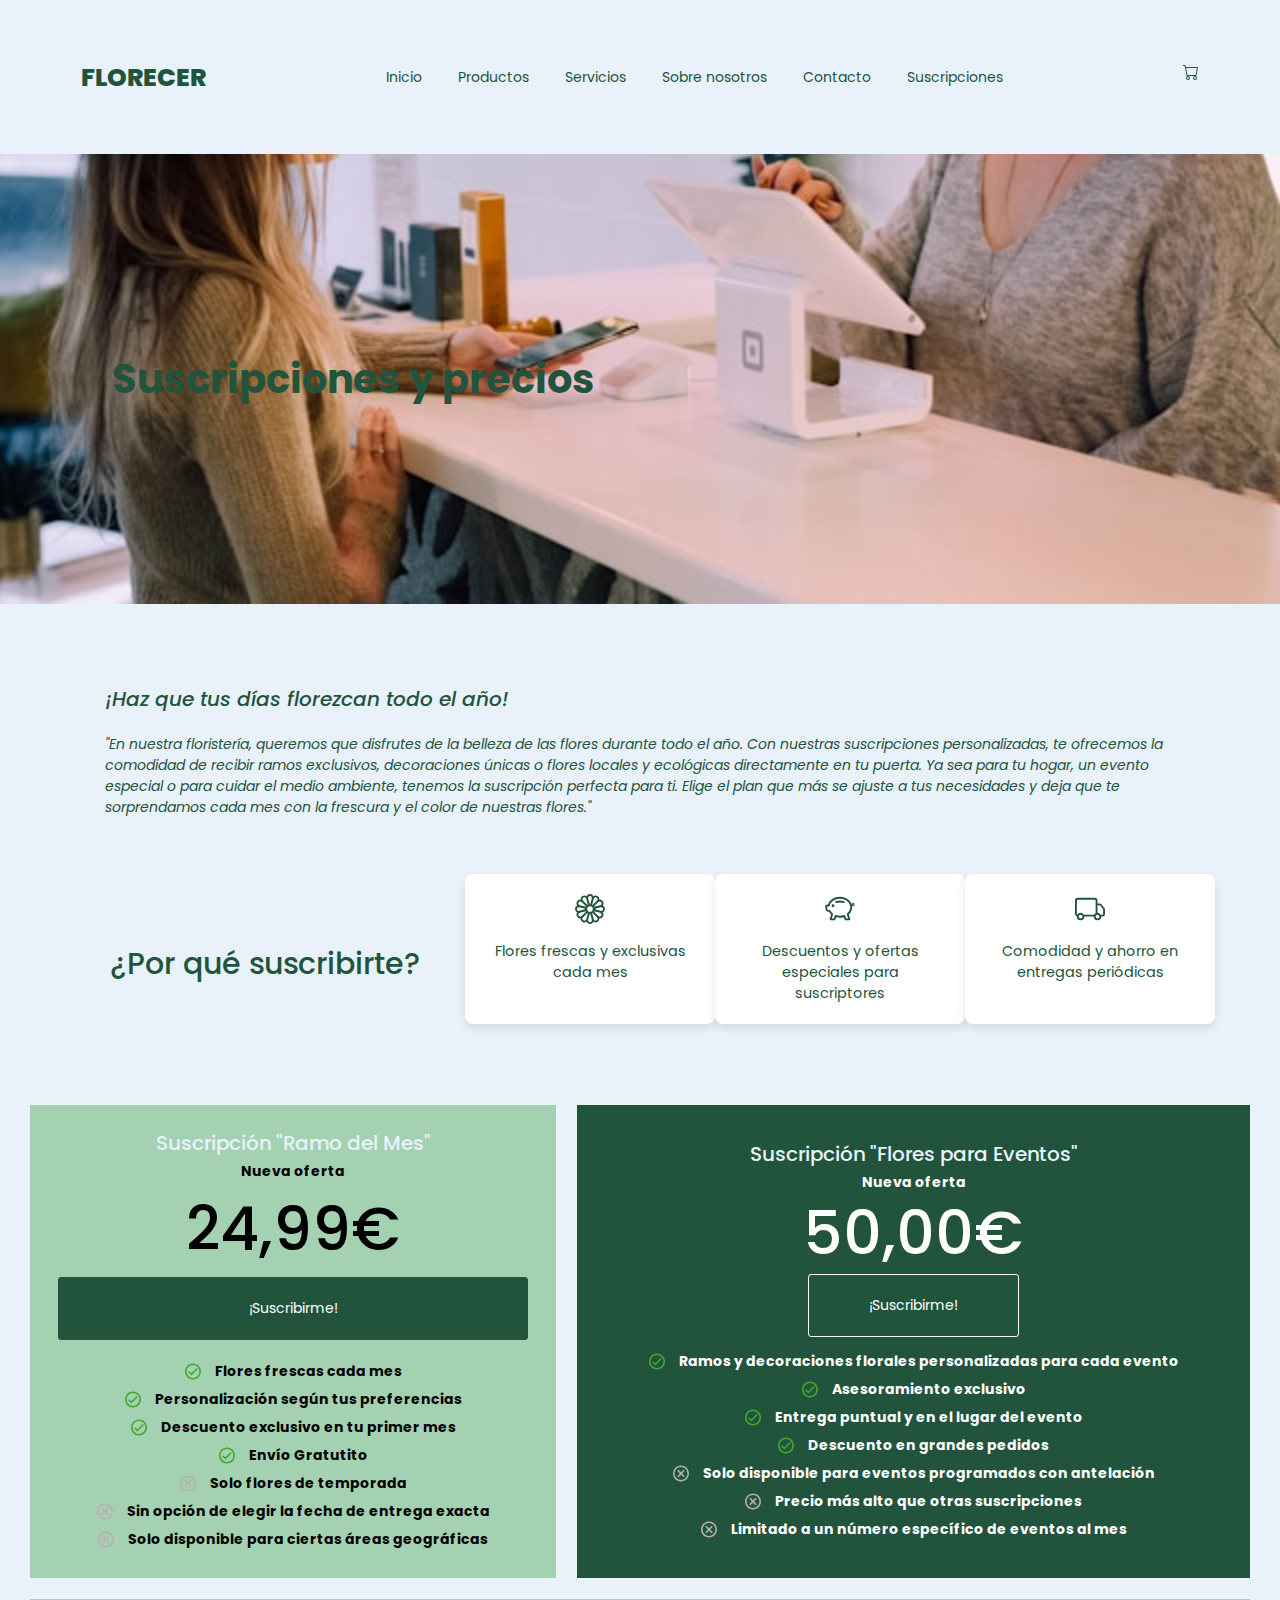
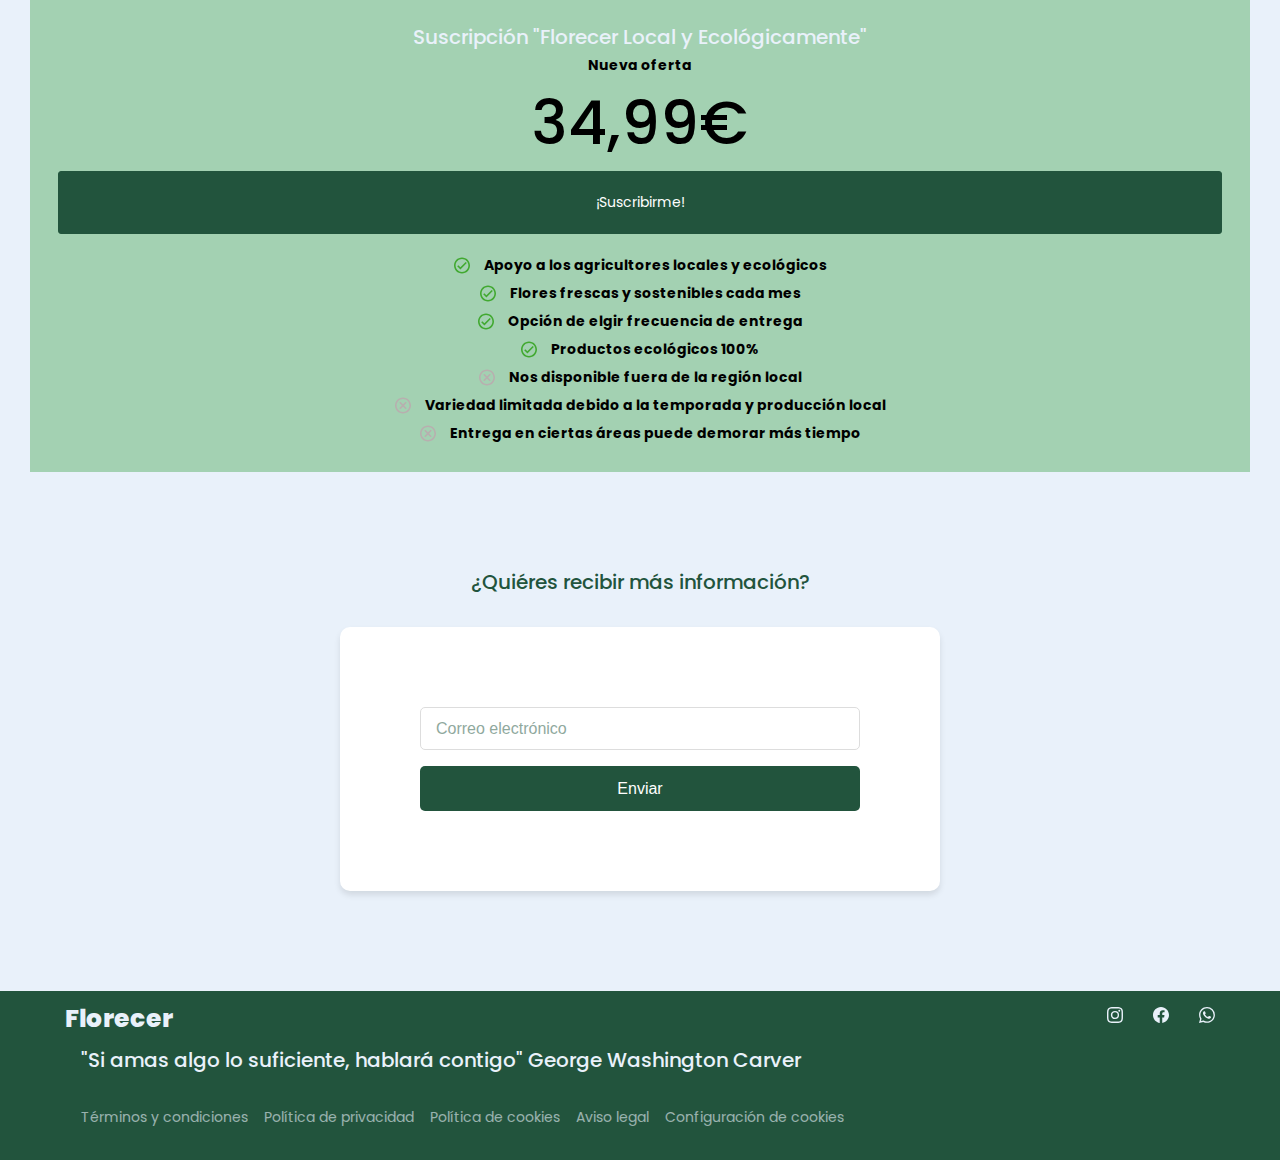
==== commit 886e5dd4: "Eliminar €" ====
--- a/prices.html
+++ b/prices.html
@@ -222,7 +222,7 @@
                 <h3>Suscripción "Florecer Local y Ecológicamente"</h3>
                 <span>Nueva oferta</span>
             </div>
-            <span class="prices__price">34,99€€</span>
+            <span class="prices__price">34,99€</span>
             <a href="#" class="btn">¡Suscribirme!</a>
 
             <ul class="prices__list">
